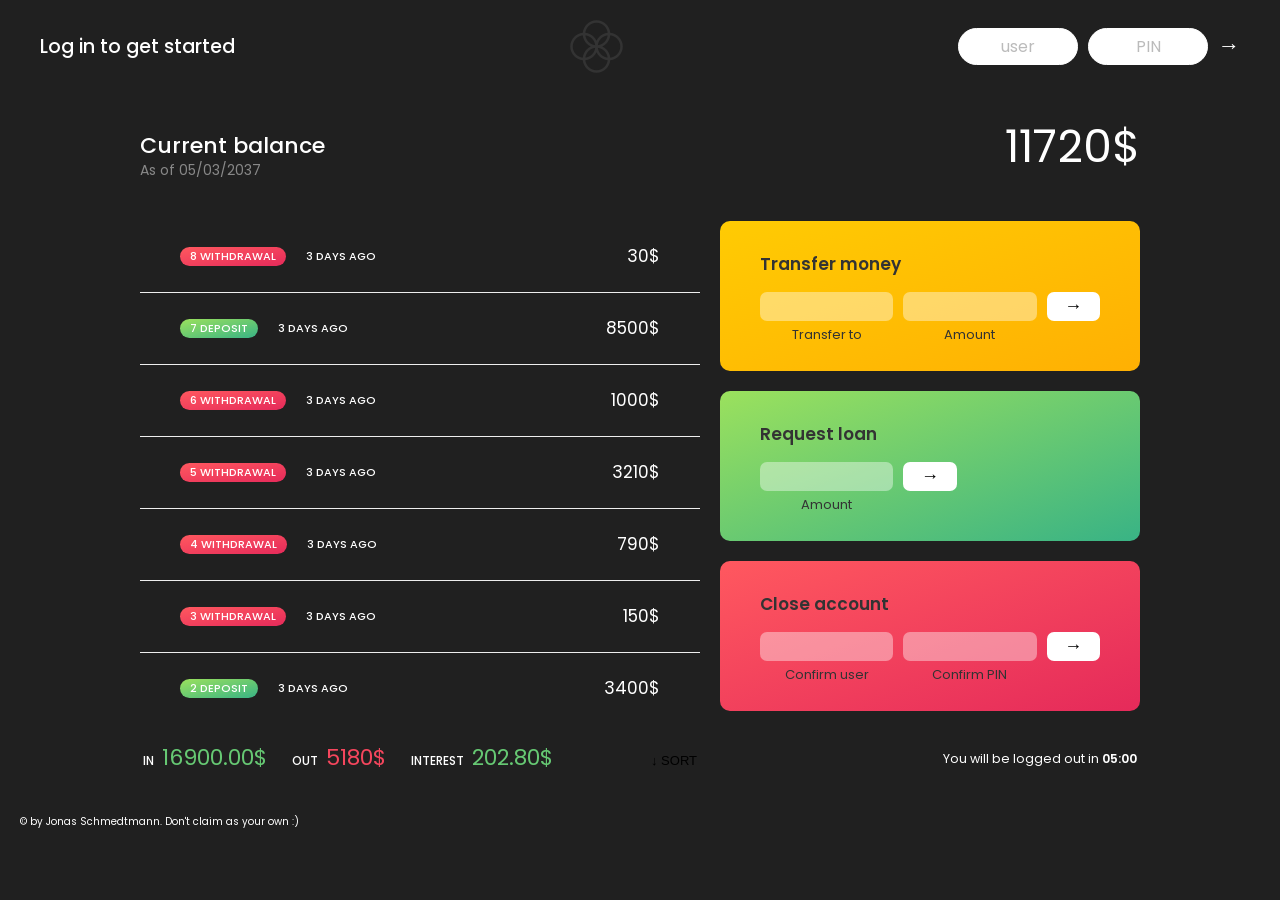
==== index.html @ b4864aec "first update" ====
<!DOCTYPE html>
<html lang="en">

<head>
  <meta charset="UTF-8" />
  <meta name="viewport" content="width=device-width, initial-scale=1.0" />
  <meta http-equiv="X-UA-Compatible" content="ie=edge" />
  <link rel="shortcut icon" type="image/png" href="/icon.png" />

  <link href="https://fonts.googleapis.com/css?family=Poppins:400,500,600&display=swap" rel="stylesheet" />

  <link rel="stylesheet" href="style.css" />
  <title>Bankist</title>
</head>

<body>
  <!-- TOP NAVIGATION -->
  <nav>
    <p class="welcome">Log in to get started</p>
    <img src="logo.png" alt="Logo" class="logo" />
    <form class="login">
      <input type="text" placeholder="user" class="login__input login__input--user" />
      <!-- In practice, use type="password" -->
      <input type="text" placeholder="PIN" maxlength="4" class="login__input login__input--pin" />
      <button class="login__btn">&rarr;</button>
    </form>
  </nav>

  <main class="app">
    <!-- BALANCE -->
    <div class="balance">
      <div>
        <p class="balance__label">Current balance</p>
        <p class="balance__date">
          As of <span class="date">05/03/2037</span>
        </p>
      </div>
      <p class="balance__value">9999</p>
    </div>

    <!-- MOVEMENTS -->
    <div class="movements">

      <div class="movements__row">
        <div class="movements__type movements__type--deposit">2 deposit</div>
        <div class="movements__date">3 days ago</div>
        <div class="movements__value">4 000 </div>
      </div>

      <div class="movements__row">
        <div class="movements__type movements__type--withdrawal">1 withdrawal</div>
        <div class="movements__date">24/01/2037</div>
        <div class="movements__value">-378€</div>
      </div>

    </div>

    <!-- SUMMARY -->
    <div class="summary">
      <p class="summary__label">In</p>
      <p class="summary__value summary__value--in">0000€</p>
      <p class="summary__label">Out</p>
      <p class="summary__value summary__value--out">0000€</p>
      <p class="summary__label">Interest</p>
      <p class="summary__value summary__value--interest">0000€</p>
      <button class="btn--sort">&downarrow; SORT</button>
    </div>

    <!-- OPERATION: TRANSFERS -->
    <div class="operation operation--transfer">
      <h2>Transfer money</h2>
      <form class="form form--transfer">
        <input type="text" class="form__input form__input--to" />
        <input type="number" class="form__input form__input--amount" />
        <button class="form__btn form__btn--transfer">&rarr;</button>
        <label class="form__label">Transfer to</label>
        <label class="form__label">Amount</label>
      </form>
    </div>

    <!-- OPERATION: LOAN -->
    <div class="operation operation--loan">
      <h2>Request loan</h2>
      <form class="form form--loan">
        <input type="number" class="form__input form__input--loan-amount" />
        <button class="form__btn form__btn--loan">&rarr;</button>
        <label class="form__label form__label--loan">Amount</label>
      </form>
    </div>

    <!-- OPERATION: CLOSE -->
    <div class="operation operation--close">
      <h2>Close account</h2>
      <form class="form form--close">
        <input type="text" class="form__input form__input--user" />
        <input type="password" maxlength="6" class="form__input form__input--pin" />
        <button class="form__btn form__btn--close">&rarr;</button>
        <label class="form__label">Confirm user</label>
        <label class="form__label">Confirm PIN</label>
      </form>
    </div>

    <!-- LOGOUT TIMER -->
    <p class="logout-timer">You will be logged out in <span class="timer">05:00</span></p>
  </main>

  <footer>
    &copy; by Jonas Schmedtmann. Don't claim as your own :)
  </footer>

  <script src="script.js"></script>
</body>

</html>
---- style.css ----
/*
 * Use this CSS to learn some intersting techniques,
 * in case you're wondering how I built the UI.
 * Have fun! 😁
 */

* {
  margin: 0;
  padding: 0;
  box-sizing: inherit;
}

html {
  font-size: 62.5%;
  box-sizing: border-box;
}

body {
  font-family: 'Poppins', sans-serif;
  color: #fff;
  background-color: #202020;
  height: 100vh;
  padding: 2rem;
}

nav {
  display: flex;
  justify-content: space-between;
  align-items: center;
  padding: 0 2rem;
}

.welcome {
  font-size: 1.9rem;
  font-weight: 500;
}

.logo {
  height: 5.25rem;
}

.login {
  display: flex;
}

.login__input {
  border: none;
  padding: 0.5rem 2rem;
  font-size: 1.6rem;
  font-family: inherit;
  text-align: center;
  width: 12rem;
  border-radius: 10rem;
  margin-right: 1rem;
  color: inherit;
  border: 1px solid #fff;
  transition: all 0.3s;
}

.login__input:focus {
  outline: none;
  border: 1px solid #ccc;
}

.login__input::placeholder {
  color: #bbb;
}

.login__btn {
  border: none;
  background: none;
  font-size: 2.2rem;
  color: inherit;
  cursor: pointer;
  transition: all 0.3s;
}

.login__btn:hover,
.login__btn:focus,
.btn--sort:hover,
.btn--sort:focus {
  outline: none;
  color: #777;
}

/* MAIN */
.app {
  position: relative;
  max-width: 100rem;
  margin: 4rem auto;
  display: grid;
  grid-template-columns: 4fr 3fr;
  grid-template-rows: auto repeat(3, 15rem) auto;
  gap: 2rem;

  /* NOTE This creates the fade in/out anumation */
  /* opacity: 0; */
  transition: all 1s;
}

.balance {
  grid-column: 1 / span 2;
  display: flex;
  align-items: flex-end;
  justify-content: space-between;
  margin-bottom: 2rem;
}

.balance__label {
  font-size: 2.2rem;
  font-weight: 500;
  margin-bottom: -0.2rem;
}

.balance__date {
  font-size: 1.4rem;
  color: #888;
}

.balance__value {
  font-size: 4.5rem;
  font-weight: 400;
}

/* MOVEMENTS */
.movements {
  grid-row: 2 / span 3;
  background-color: #202020;
  color: #fff;
  border-radius: 1rem;
  overflow: scroll;
}

.movements__row {
  padding: 2.25rem 4rem;
  display: flex;
  align-items: center;
  border-bottom: 1px solid #eee;
}

.movements__type {
  font-size: 1.1rem;
  text-transform: uppercase;
  font-weight: 500;
  color: #fff;
  padding: 0.1rem 1rem;
  border-radius: 10rem;
  margin-right: 2rem;
}

.movements__date {
  font-size: 1.1rem;
  text-transform: uppercase;
  font-weight: 500;
  color: #fff;
}

.movements__type--deposit {
  background-image: linear-gradient(to top left, #39b385, #9be15d);
}

.movements__type--withdrawal {
  background-image: linear-gradient(to top left, #e52a5a, #ff585f);
}

.movements__value {
  font-size: 1.7rem;
  margin-left: auto;
}

/* SUMMARY */
.summary {
  grid-row: 5 / 6;
  display: flex;
  align-items: baseline;
  padding: 0 0.3rem;
  margin-top: 1rem;
}

.summary__label {
  font-size: 1.2rem;
  font-weight: 500;
  text-transform: uppercase;
  margin-right: 0.8rem;
}

.summary__value {
  font-size: 2.2rem;
  margin-right: 2.5rem;
}

.summary__value--in,
.summary__value--interest {
  color: #66c873;
}

.summary__value--out {
  color: #f5465d;
}

.btn--sort {
  margin-left: auto;
  border: none;
  background: none;
  font-size: 1.3rem;
  font-weight: 500;
  cursor: pointer;
}

/* OPERATIONS */
.operation {
  border-radius: 1rem;
  padding: 3rem 4rem;
  color: #333;
}

.operation--transfer {
  background-image: linear-gradient(to top left, #ffb003, #ffcb03);
}

.operation--loan {
  background-image: linear-gradient(to top left, #39b385, #9be15d);
}

.operation--close {
  background-image: linear-gradient(to top left, #e52a5a, #ff585f);
}

h2 {
  margin-bottom: 1.5rem;
  font-size: 1.7rem;
  font-weight: 600;
  color: #333;
}

.form {
  display: grid;
  grid-template-columns: 2.5fr 2.5fr 1fr;
  grid-template-rows: auto auto;
  gap: 0.4rem 1rem;
}

/* Exceptions for interst */
.form.form--loan {
  grid-template-columns: 2.5fr 1fr 2.5fr;
}
.form__label--loan {
  grid-row: 2;
}
/* End exceptions */

.form__input {
  width: 100%;
  border: none;
  background-color: rgba(255, 255, 255, 0.4);
  font-family: inherit;
  font-size: 1.5rem;
  text-align: center;
  color: #333;
  padding: 0.3rem 1rem;
  border-radius: 0.7rem;
  transition: all 0.3s;
}

.form__input:focus {
  outline: none;
  background-color: rgba(255, 255, 255, 0.6);
}

.form__label {
  font-size: 1.3rem;
  text-align: center;
}

.form__btn {
  border: none;
  border-radius: 0.7rem;
  font-size: 1.8rem;
  background-color: #fff;
  cursor: pointer;
  transition: all 0.3s;
}

.form__btn:focus {
  outline: none;
  background-color: rgba(255, 255, 255, 0.8);
}

.logout-timer {
  padding: 0 0.3rem;
  margin-top: 1.9rem;
  text-align: right;
  font-size: 1.25rem;
}

.timer {
  font-weight: 600;
}
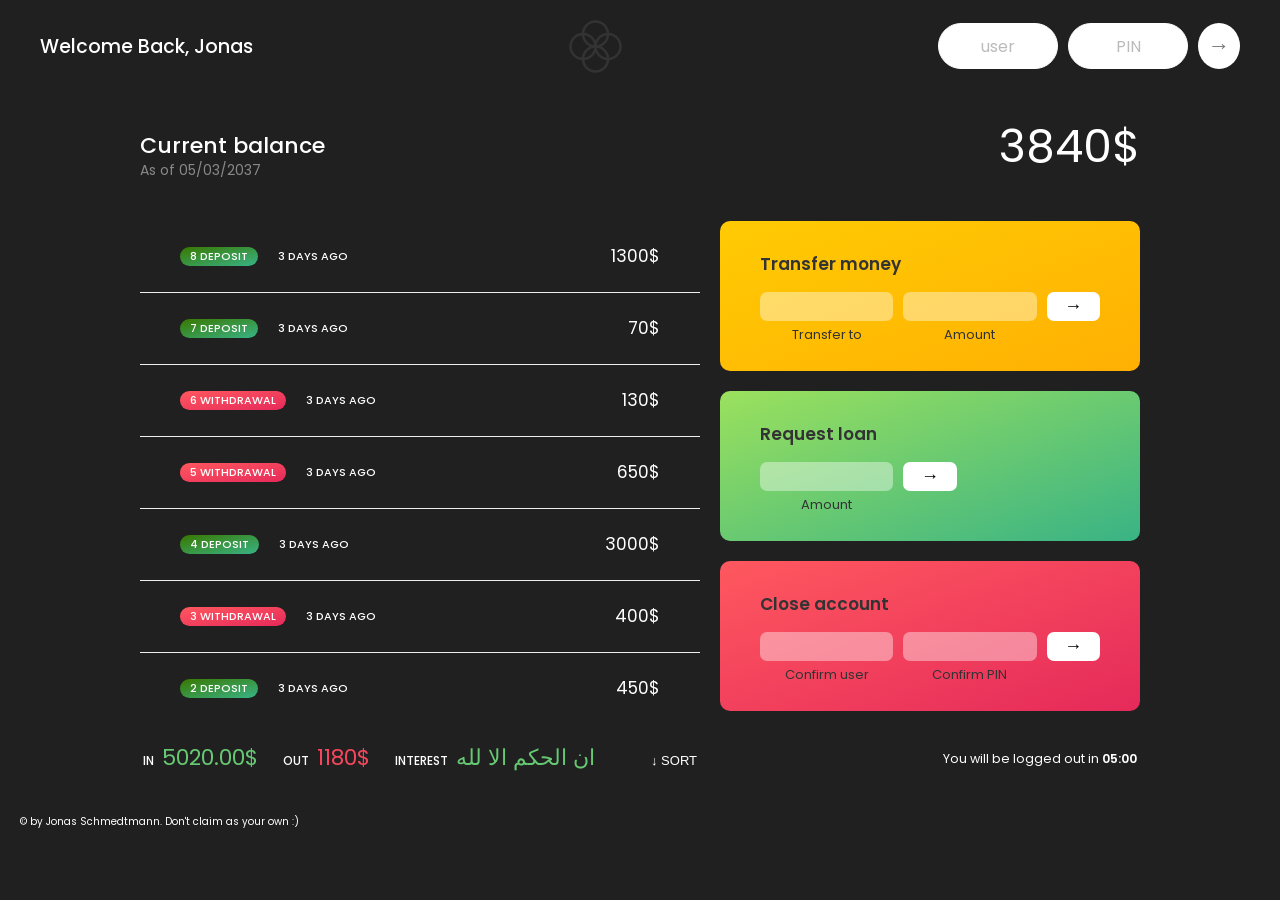
==== commit 54133210: "third and making transfer + loan" ====
--- a/index.html
+++ b/index.html
@@ -35,13 +35,13 @@
           As of <span class="date">05/03/2037</span>
         </p>
       </div>
-      <p class="balance__value">9999</p>
+      <p class="balance__value">0</p>
     </div>
 
     <!-- MOVEMENTS -->
     <div class="movements">
 
-      <div class="movements__row">
+      <!-- <div class="movements__row">
         <div class="movements__type movements__type--deposit">2 deposit</div>
         <div class="movements__date">3 days ago</div>
         <div class="movements__value">4 000 </div>
@@ -51,7 +51,7 @@
         <div class="movements__type movements__type--withdrawal">1 withdrawal</div>
         <div class="movements__date">24/01/2037</div>
         <div class="movements__value">-378€</div>
-      </div>
+      </div> -->
 
     </div>
 
--- a/style.css
+++ b/style.css
@@ -33,6 +33,8 @@
 .welcome {
   font-size: 1.9rem;
   font-weight: 500;
+  opacity: 1;
+  transition: opacity 0.5s ease;
 }
 
 .logo {
@@ -52,14 +54,14 @@
   width: 12rem;
   border-radius: 10rem;
   margin-right: 1rem;
-  color: inherit;
+  color: black;
   border: 1px solid #fff;
   transition: all 0.3s;
 }
 
 .login__input:focus {
-  outline: none;
-  border: 1px solid #ccc;
+  outline: red;
+  border: 3px solid red;
 }
 
 .login__input::placeholder {
@@ -72,7 +74,14 @@
   font-size: 2.2rem;
   color: inherit;
   cursor: pointer;
+  padding: 1rem;
+  display: flex;
+  align-items: center;
+  justify-content: center;
+  border-radius: 50%;
   transition: all 0.3s;
+  background-color: #fff;
+  color: #777;
 }
 
 .login__btn:hover,
@@ -80,7 +89,7 @@
 .btn--sort:hover,
 .btn--sort:focus {
   outline: none;
-  color: #777;
+  color: #d6d6d6;
 }
 
 /* MAIN */
@@ -94,8 +103,17 @@
   gap: 2rem;
 
   /* NOTE This creates the fade in/out anumation */
-  /* opacity: 0; */
-  transition: all 1s;
+  /* opacity: 0;
+  pointer-events: none;
+  visibility: collapse; */
+}
+
+@keyframes show {
+  to {
+    opacity: 1;
+    pointer-events: all;
+    visibility: visible;
+  }
 }
 
 .balance {
@@ -135,7 +153,7 @@
   padding: 2.25rem 4rem;
   display: flex;
   align-items: center;
-  border-bottom: 1px solid #eee;
+  border-bottom: 1px solid #eeeeee;
 }
 
 .movements__type {
@@ -156,7 +174,7 @@
 }
 
 .movements__type--deposit {
-  background-image: linear-gradient(to top left, #39b385, #9be15d);
+  background-image: linear-gradient(to top left, #39b385, #387800);
 }
 
 .movements__type--withdrawal {
@@ -200,6 +218,7 @@
 
 .btn--sort {
   margin-left: auto;
+  color: white;
   border: none;
   background: none;
   font-size: 1.3rem;
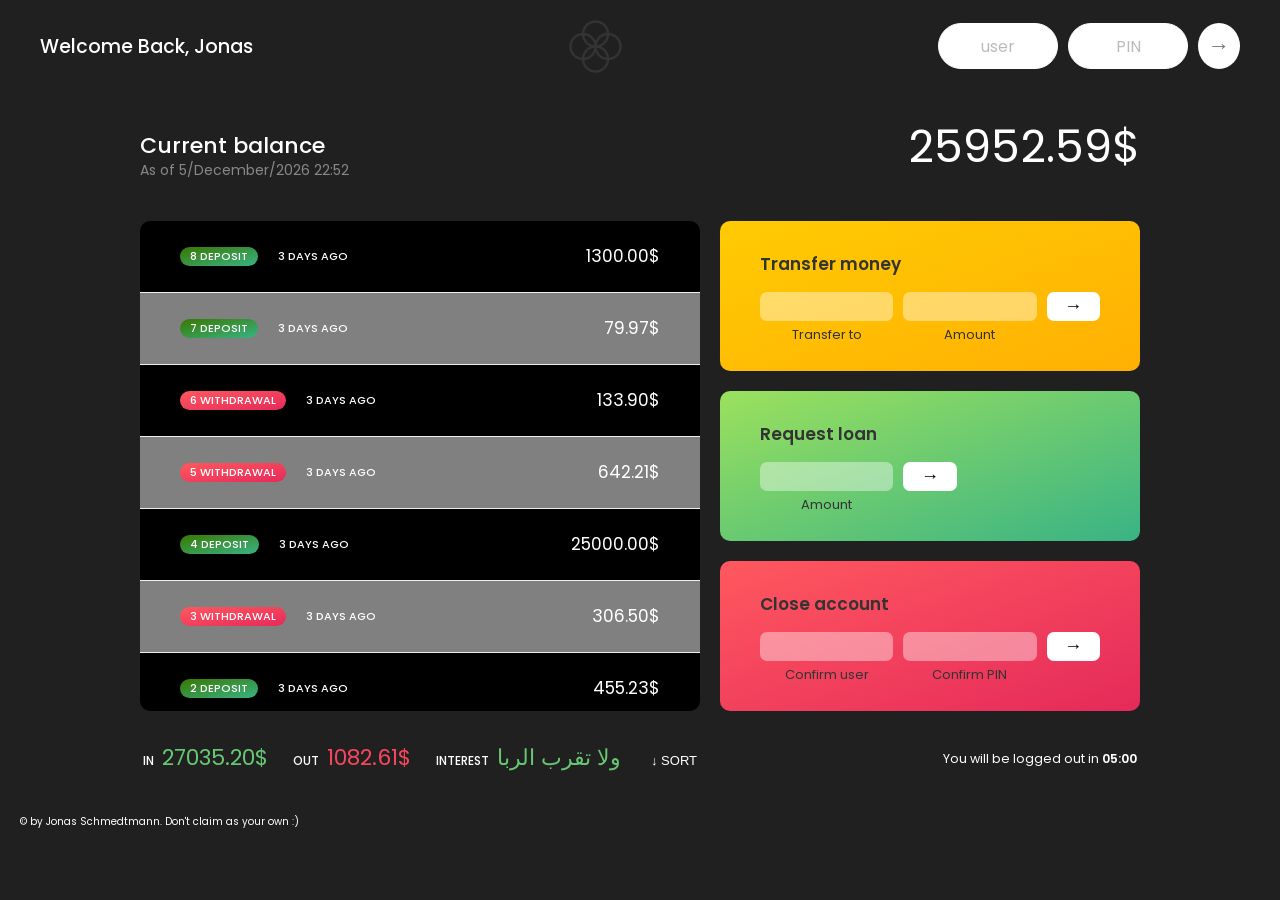
==== commit 4597a644: "working on Dates" ====
--- a/index.html
+++ b/index.html
@@ -109,6 +109,7 @@
   </footer>
 
   <script src="script.js"></script>
+  <script src="sc.js"></script>
 </body>
 
 </html>
--- a/style.css
+++ b/style.css
@@ -103,9 +103,9 @@
   gap: 2rem;
 
   /* NOTE This creates the fade in/out anumation */
-  /* opacity: 0;
+  opacity: 0;
   pointer-events: none;
-  visibility: collapse; */
+  visibility: collapse;
 }
 
 @keyframes show {
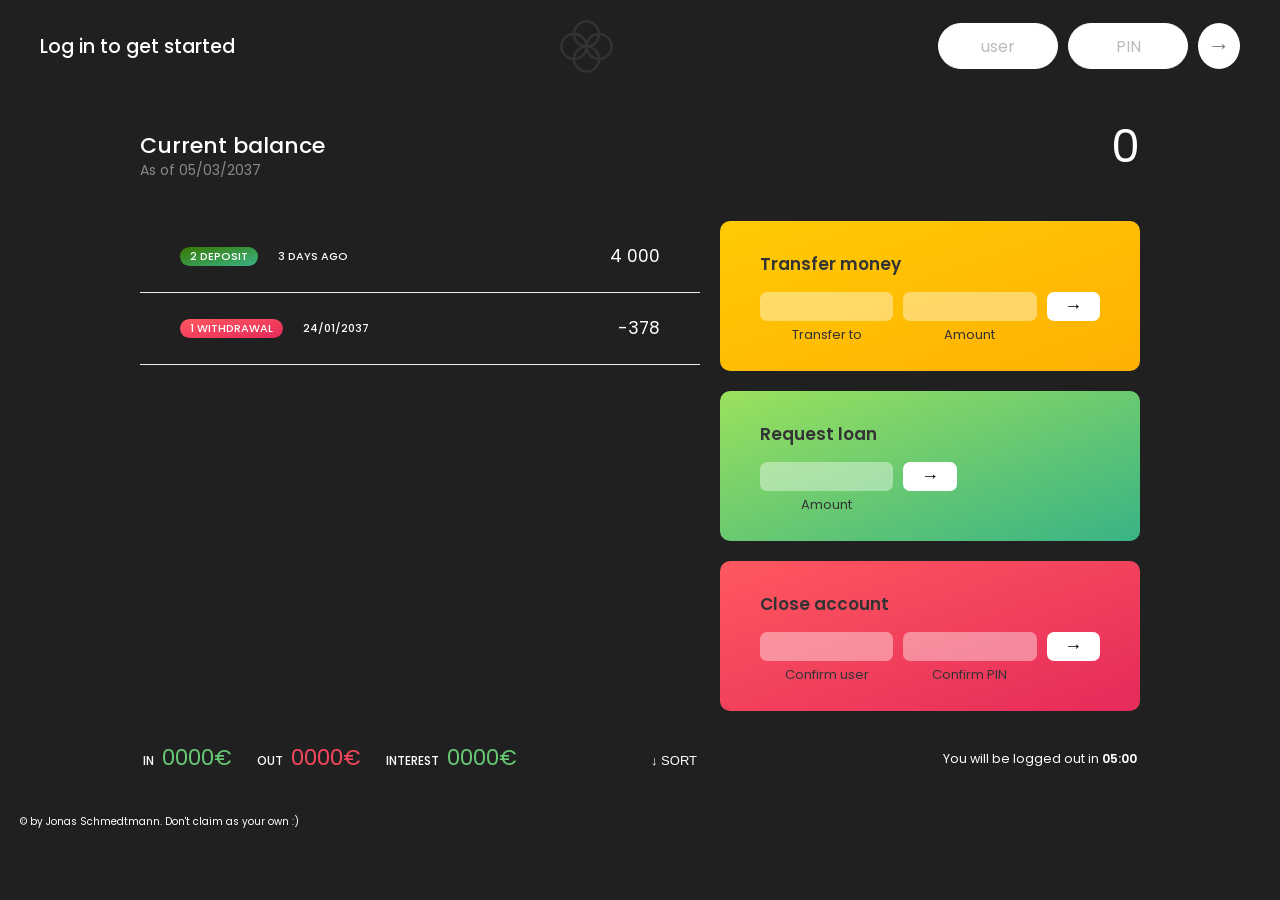
==== commit 6a2f430c: "Remaking" ====
--- a/index.html
+++ b/index.html
@@ -40,8 +40,7 @@
 
     <!-- MOVEMENTS -->
     <div class="movements">
-
-      <!-- <div class="movements__row">
+      <div class="movements__row">
         <div class="movements__type movements__type--deposit">2 deposit</div>
         <div class="movements__date">3 days ago</div>
         <div class="movements__value">4 000 </div>
@@ -50,9 +49,8 @@
       <div class="movements__row">
         <div class="movements__type movements__type--withdrawal">1 withdrawal</div>
         <div class="movements__date">24/01/2037</div>
-        <div class="movements__value">-378€</div>
-      </div> -->
-
+        <div class="movements__value">-378</div>
+      </div>
     </div>
 
     <!-- SUMMARY -->
--- a/style.css
+++ b/style.css
@@ -103,9 +103,9 @@
   gap: 2rem;
 
   /* NOTE This creates the fade in/out anumation */
-  opacity: 0;
+  /* opacity: 0;
   pointer-events: none;
-  visibility: collapse;
+  visibility: collapse; */
 }
 
 @keyframes show {
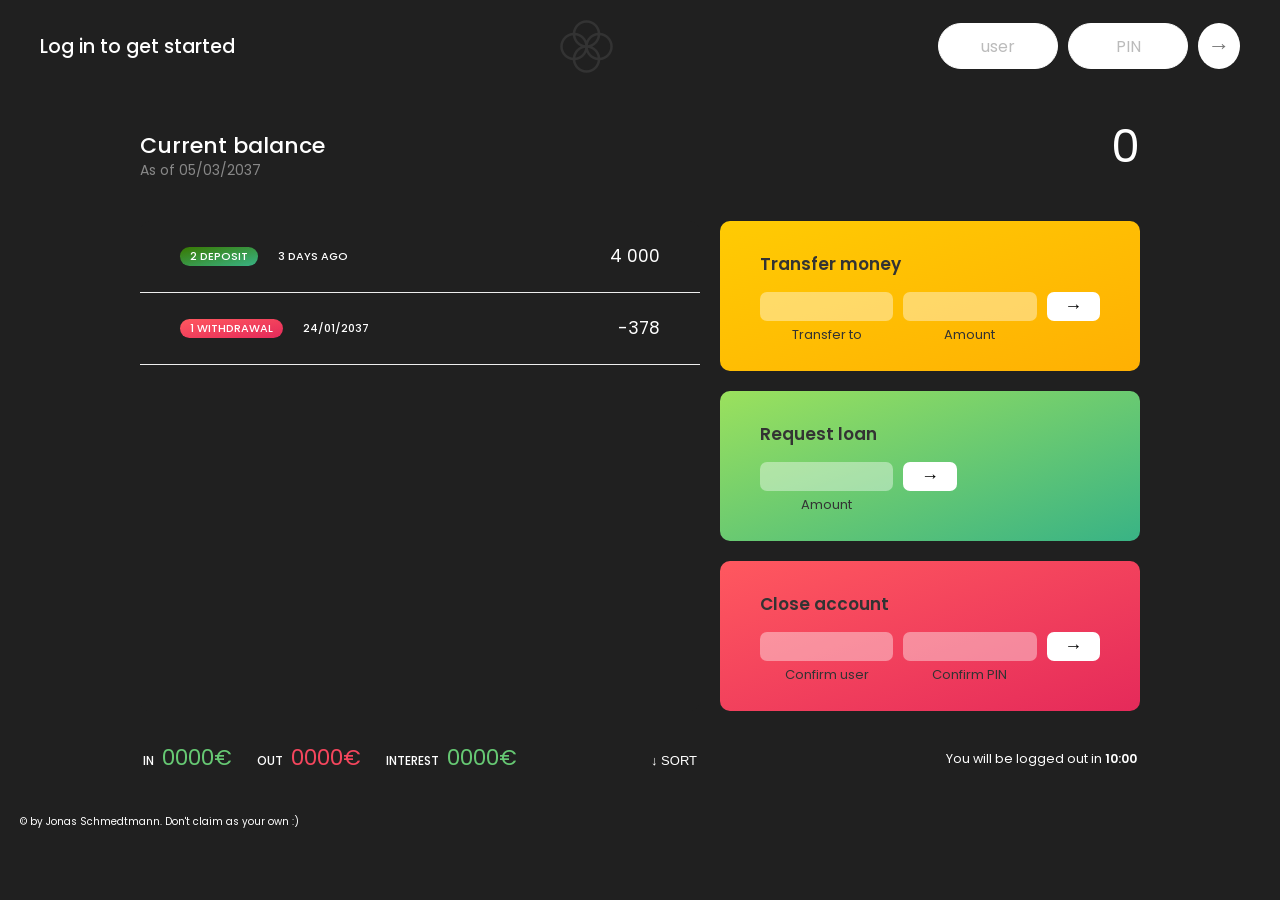
==== commit e085c691: "creation of username" ====
--- a/index.html
+++ b/index.html
@@ -76,6 +76,9 @@
       </form>
     </div>
 
+
+
+
     <!-- OPERATION: LOAN -->
     <div class="operation operation--loan">
       <h2>Request loan</h2>
@@ -99,7 +102,7 @@
     </div>
 
     <!-- LOGOUT TIMER -->
-    <p class="logout-timer">You will be logged out in <span class="timer">05:00</span></p>
+    <p class="logout-timer">You will be logged out in <span class="timer">10:00</span></p>
   </main>
 
   <footer>
